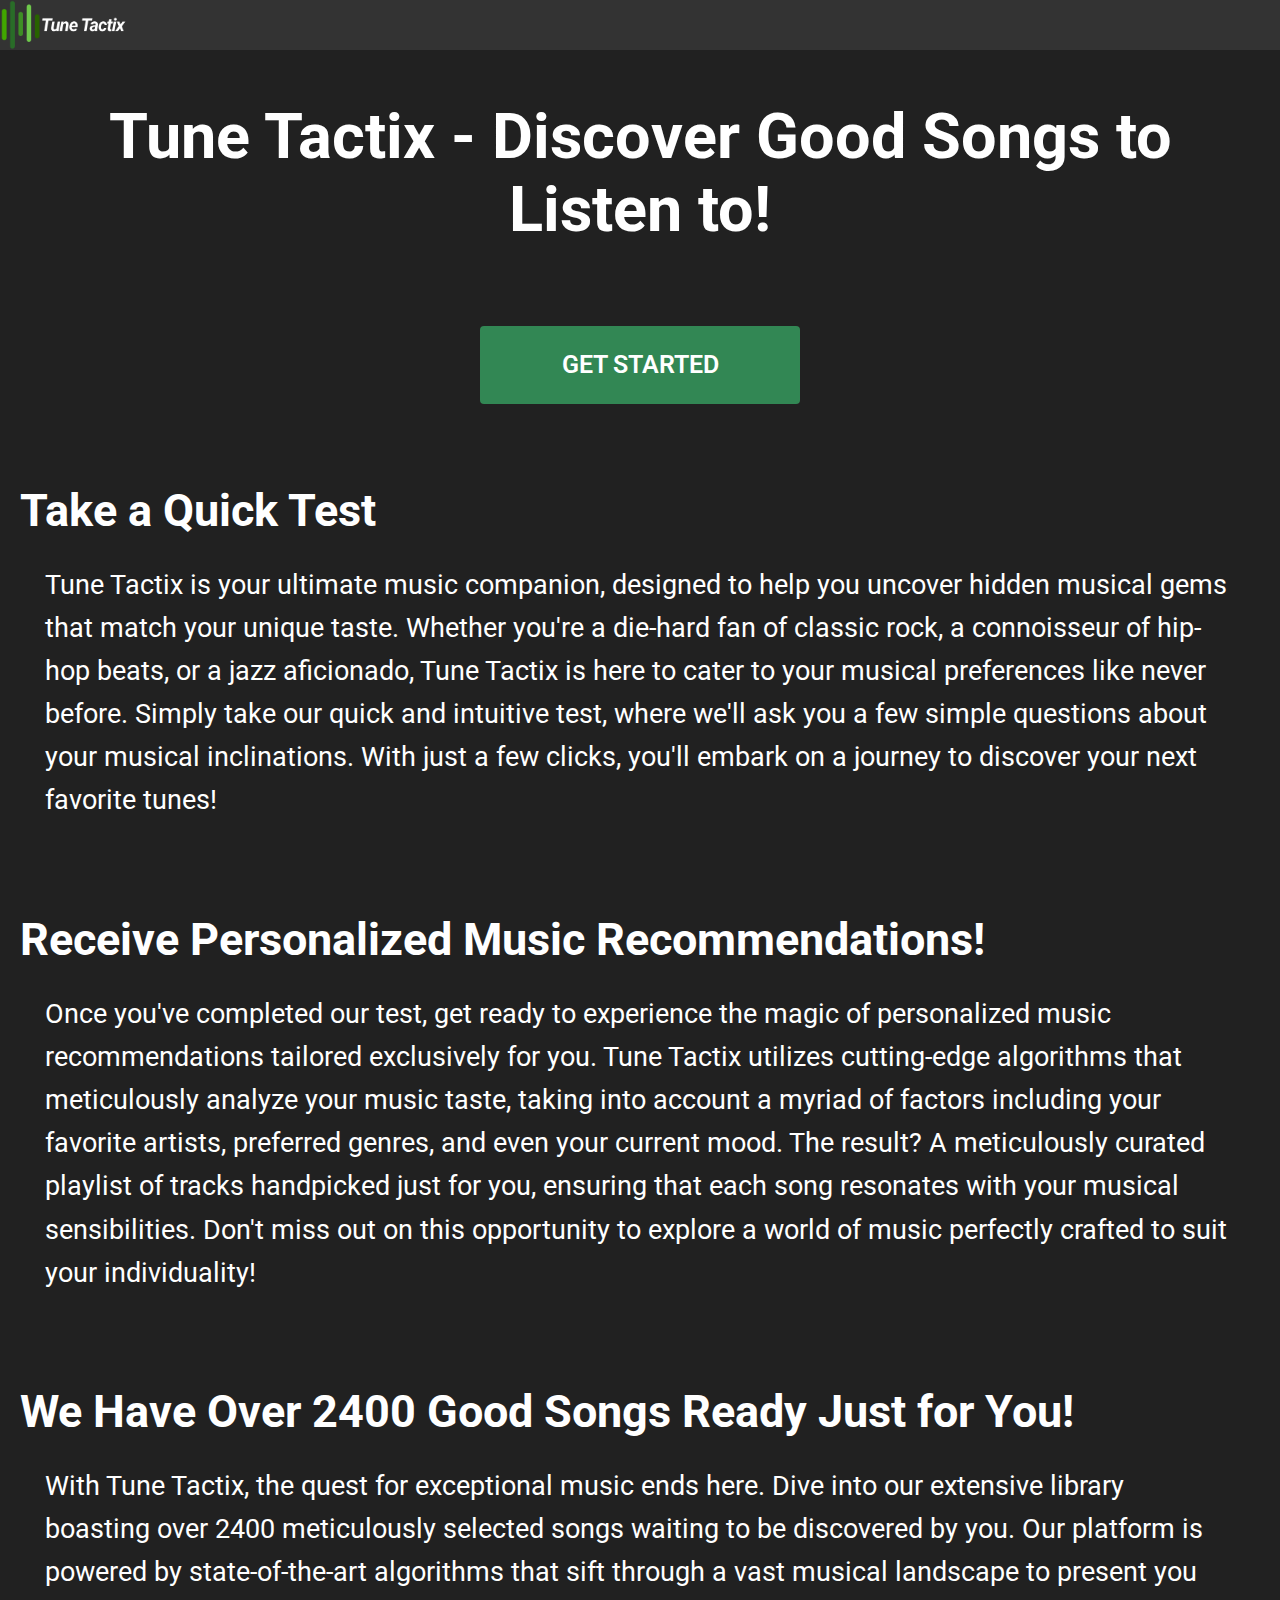
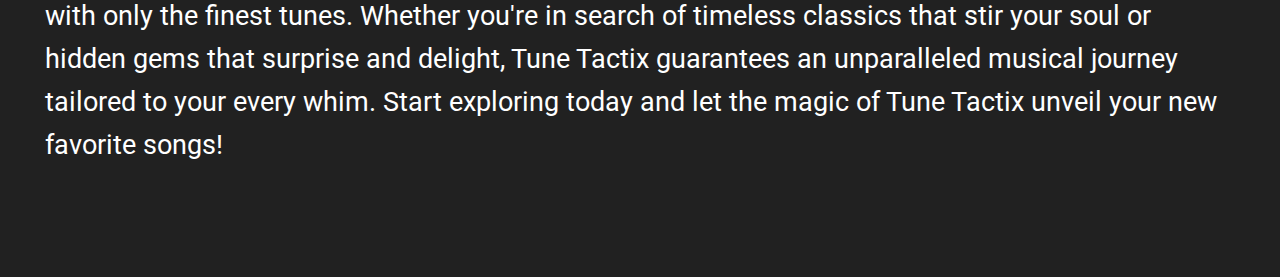
==== index.html @ 0574b6a0 "text more" ====
<!DOCTYPE html>
<html lang="en">

<head>
  <script async src="https://www.googletagmanager.com/gtag/js?id=G-BXLSD0K6MB"></script>
  <script>
    window.dataLayer = window.dataLayer || [];
    function gtag() { dataLayer.push(arguments); }
    gtag('js', new Date());

    gtag('config', 'G-BXLSD0K6MB');
  </script>
  <link href='https://fonts.googleapis.com/css?family=Roboto' rel='stylesheet'>
  <link rel="stylesheet" href="style.css">
  <link rel="icon" type="image/x-icon" href="favicon.ico">
  <title>Find Good Songs to Listen to!</title>
  <meta charset="UTF-8">
  <meta name="description" content="Tune Tactix - a music discovery tool that helps you find good songs to listen to!">
  <ul>
    <li class="home"><a href="/"></a></li>
  </ul>
  <meta name="viewport" content="width=device-width, initial-scale=1.0">
</head>

<body>
  <header>
    <h1>Tune Tactix - Discover Good Songs to Listen to!</h1>
  </header>
  <a class="start" href="/music-test">GET STARTED</a>
  <main>
    <section id="test">
      <h2>Take a Quick Test</h2>
      <p>Tune Tactix is your ultimate music companion, designed to help you uncover hidden musical gems that match your unique taste. Whether you're a die-hard fan of classic rock, a connoisseur of hip-hop beats, or a jazz aficionado, Tune Tactix is here to cater to your musical preferences like never before. Simply take our quick and intuitive test, where we'll ask you a few simple questions about your musical inclinations. With just a few clicks, you'll embark on a journey to discover your next favorite tunes!</p>
    </section>
    <section id="recommendations">
      <h2>Receive Personalized Music Recommendations!</h2>
      <p>Once you've completed our test, get ready to experience the magic of personalized music recommendations tailored exclusively for you. Tune Tactix utilizes cutting-edge algorithms that meticulously analyze your music taste, taking into account a myriad of factors including your favorite artists, preferred genres, and even your current mood. The result? A meticulously curated playlist of tracks handpicked just for you, ensuring that each song resonates with your musical sensibilities. Don't miss out on this opportunity to explore a world of music perfectly crafted to suit your individuality!</p>
    </section>
    <section id="why-us">
      <h2>We Have Over 2400 Good Songs Ready Just for You!</h2>
      <p>With Tune Tactix, the quest for exceptional music ends here. Dive into our extensive library boasting over 2400 meticulously selected songs waiting to be discovered by you. Our platform is powered by state-of-the-art algorithms that sift through a vast musical landscape to present you with only the finest tunes. Whether you're in search of timeless classics that stir your soul or hidden gems that surprise and delight, Tune Tactix guarantees an unparalleled musical journey tailored to your every whim. Start exploring today and let the magic of Tune Tactix unveil your new favorite songs!</p>
    </section>
  </main>
</body>


</html>
---- style.css ----
body {
  padding: 0;
  margin: 0;
  background-color: #212121;
  color: #ffffff;
  font-family: 'Roboto';
}


ul {
  list-style-type: none;
  margin: 0;
  padding: 0;
  overflow: hidden;
  background-color: #333;
  position: fixed;
  top: 0;
  width: 100%;
}


li {
  float: left;
  margin-right: 10px;
}

li a {
  
  display: block;
  color: white;
  text-align: center;
  height:50px;
  line-height: 50px;
  text-decoration: none;
}
li a:hover {
  opacity: 0.5;
}
.home {
  width: 127px;
  height: 50px;
  background-image: url('/logo.png');
  background-repeat: no-repeat;
  background-position: center; 
  background-size: cover;
}

header {
  font-family: 'Roboto';
  padding: 20px;
  text-align: center;
}

main {
  padding: 20px;
}

section {
  margin-bottom: 30px;
}
h1{
  margin-top: 80px;
  margin-bottom: 10px;
  font-weight: 700;
  font-size:7vh;
}
h2 {
  font-weight: bold;
  font-size: 5vh;
  margin-top: 10px;
  margin-bottom: 10px;
  padding-left: 0%;
  padding-right: 0%;
}
p {
  font-size: 3vh;
  padding-left:2%;
  padding-right: 2%;
  line-height: 1.6;
  margin-bottom: 90px;
}
::-webkit-scrollbar {
  width: 10px;
}
::-webkit-scrollbar-track {
  background: rgba(0, 0, 0, 0);
}
::-webkit-scrollbar-thumb {
  border-radius: 5px;
  background: #fff; 
}
::-webkit-scrollbar-thumb:hover {
  background: #fff; 
}
.start {
  display: block;
  color: #fff;
  border: 0px;
  outline: 0px;
  background: #328754;
  padding-top:25px;
  padding-bottom:25px;
  font-size: 25px;
  font-weight: 600;
  text-decoration: none;
  text-align: center;
  margin: 50px auto;
  border-radius: 4px;
  width: auto;
  max-height: 100px;
  max-width: 320px;
  line-height: 110%;
}
.start:hover{
  transition: all .3s ease-in-out;
  background: #276941;
}
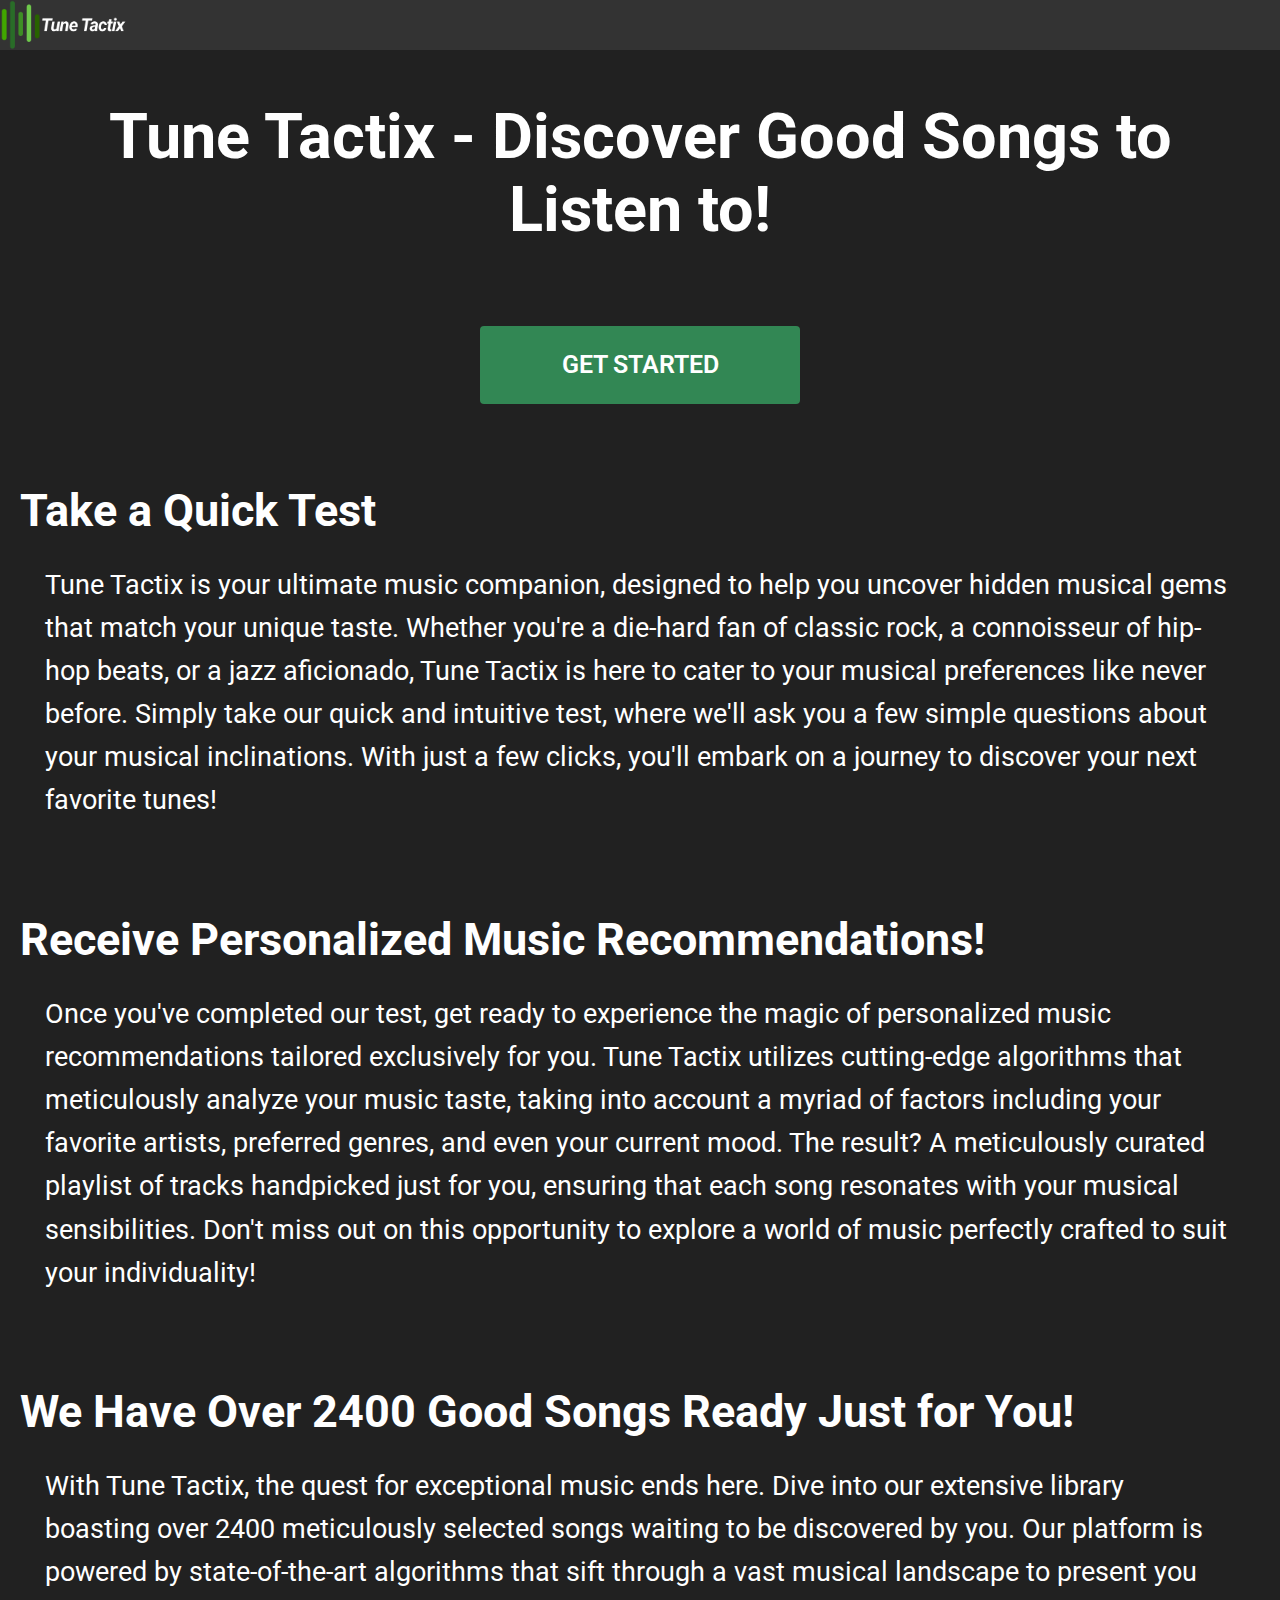
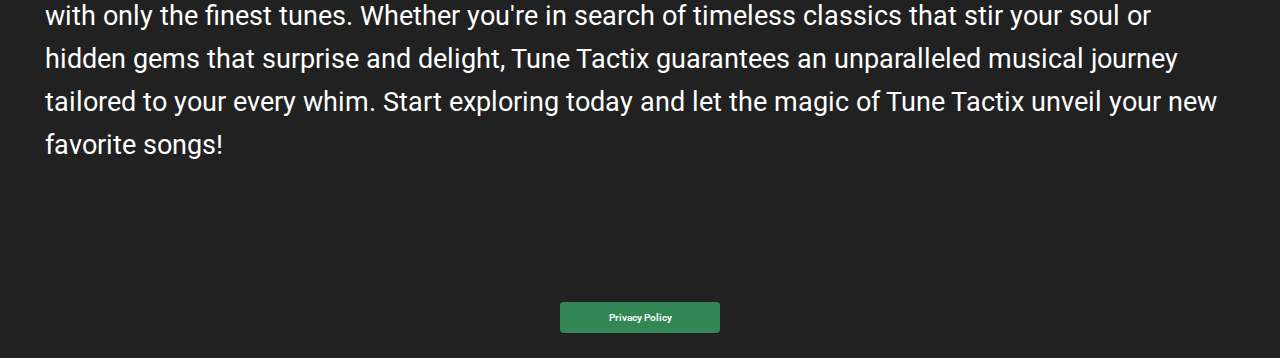
==== commit 3ec65f6e: "fixed stuff" ====
--- a/index.html
+++ b/index.html
@@ -15,6 +15,7 @@
   <link rel="icon" type="image/x-icon" href="favicon.ico">
   <title>Find Good Songs to Listen to!</title>
   <meta charset="UTF-8">
+  <meta name="keywords" content="good songs to listen to, music discovery, good music to listen to">
   <meta name="description" content="Tune Tactix - a music discovery tool that helps you find good songs to listen to!">
   <ul>
     <li class="home"><a href="/"></a></li>
@@ -41,6 +42,7 @@
       <p>With Tune Tactix, the quest for exceptional music ends here. Dive into our extensive library boasting over 2400 meticulously selected songs waiting to be discovered by you. Our platform is powered by state-of-the-art algorithms that sift through a vast musical landscape to present you with only the finest tunes. Whether you're in search of timeless classics that stir your soul or hidden gems that surprise and delight, Tune Tactix guarantees an unparalleled musical journey tailored to your every whim. Start exploring today and let the magic of Tune Tactix unveil your new favorite songs!</p>
     </section>
   </main>
+  <a class="privacy" href="/privacy-policy">Privacy Policy</a>
 </body>
 
 
--- a/style.css
+++ b/style.css
@@ -111,6 +111,25 @@
   max-width: 320px;
   line-height: 110%;
 }
+.privacy{
+  display: block;
+  color: #fff;
+  border: 0px;
+  outline: 0px;
+  background: #328754;
+  padding-top:10px;
+  padding-bottom:10px;
+  font-size: 10px;
+  font-weight: 600;
+  text-decoration: none;
+  text-align: center;
+  margin: 25px auto;
+  border-radius: 4px;
+  width: auto;
+  max-height: 50px;
+  max-width: 160px;
+  line-height: 110%;
+}
 .start:hover{
   transition: all .3s ease-in-out;
   background: #276941;
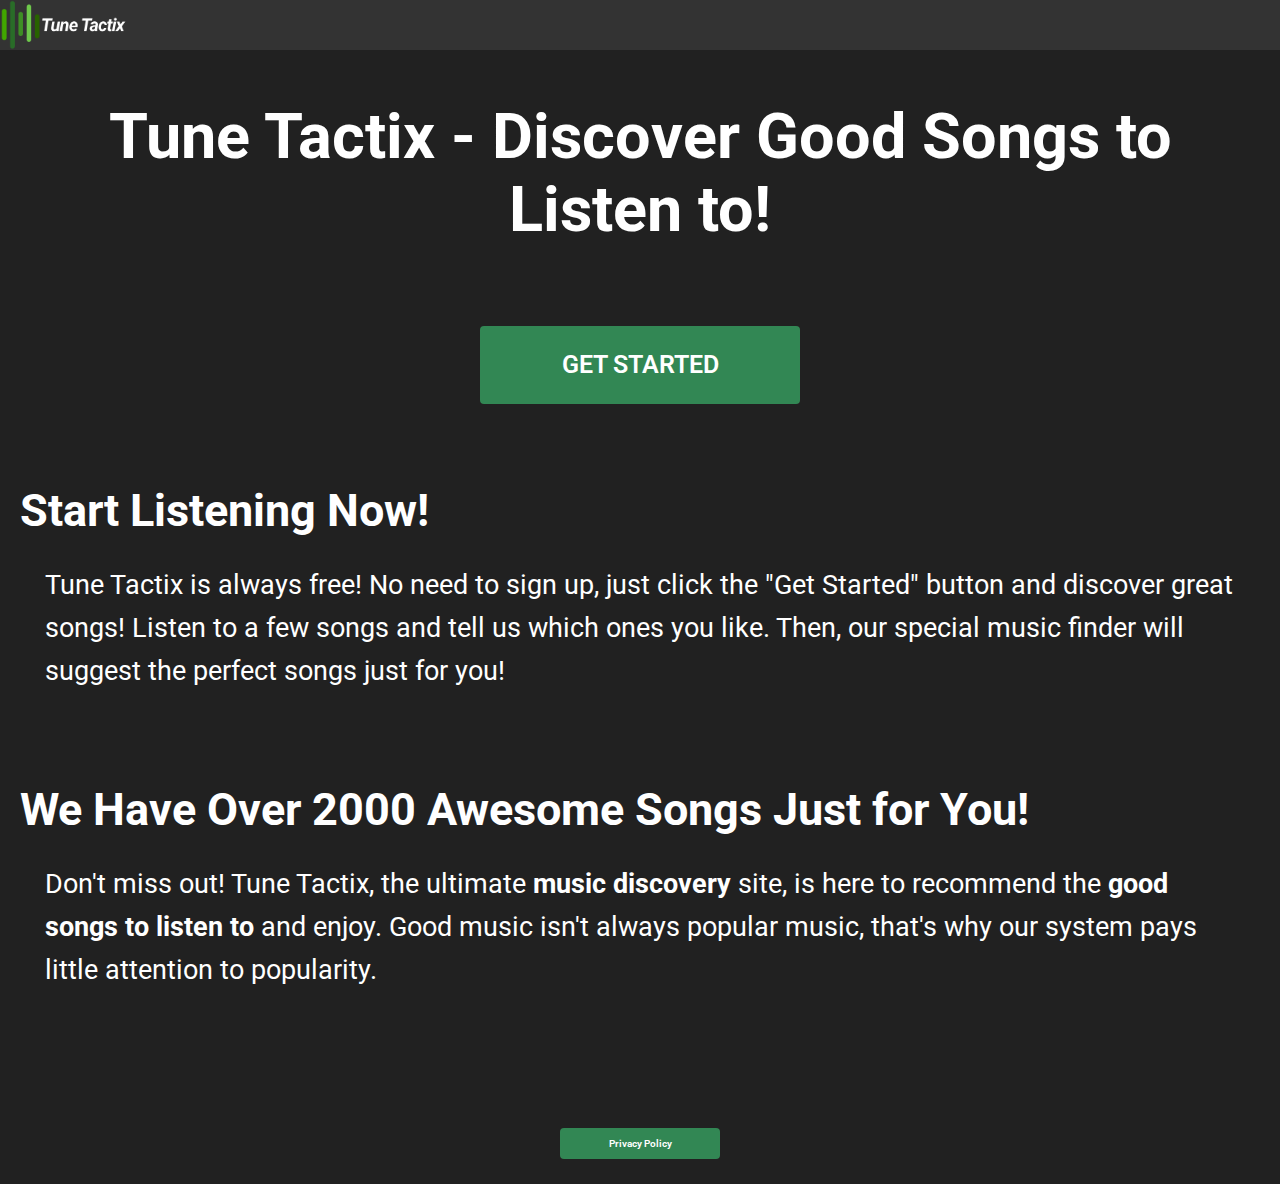
==== commit 5717b98b: "new keyword optimization" ====
--- a/index.html
+++ b/index.html
@@ -2,6 +2,7 @@
 <html lang="en">
 
 <head>
+  <link rel="stylesheet" href="style.css">
   <script async src="https://www.googletagmanager.com/gtag/js?id=G-BXLSD0K6MB"></script>
   <script>
     window.dataLayer = window.dataLayer || [];
@@ -10,9 +11,24 @@
 
     gtag('config', 'G-BXLSD0K6MB');
   </script>
+  <script type="application/ld+json">
+    {
+      "@context": "http://schema.org",
+      "@type": "WebSite",
+      "name": "Tune Tactix",
+      "url": "https://ripolas.duckdns.org",
+      "potentialAction": {
+        "@type": "SearchAction",
+        "target": "https://ripolas.duckdns.org/search?q={search_term_string}",
+        "query-input": "required name=search_term_string"
+      },
+      "image": "https://ripolas.duckdns.org/favicon.ico"
+    }
+  </script>
   <link href='https://fonts.googleapis.com/css?family=Roboto' rel='stylesheet'>
-  <link rel="stylesheet" href="style.css">
-  <link rel="icon" type="image/x-icon" href="favicon.ico">
+  
+  <link rel="icon" href="/favicon.ico">
+  <link rel="icon" type="image/x-icon" href="/favicon.ico">
   <title>Find Good Songs to Listen to!</title>
   <meta charset="UTF-8">
   <meta name="keywords" content="good songs to listen to, music discovery, good music to listen to">
@@ -30,18 +46,15 @@
   <a class="start" href="/music-test">GET STARTED</a>
   <main>
     <section id="test">
-      <h2>Take a Quick Test</h2>
-      <p>Tune Tactix is your ultimate music companion, designed to help you uncover hidden musical gems that match your unique taste. Whether you're a die-hard fan of classic rock, a connoisseur of hip-hop beats, or a jazz aficionado, Tune Tactix is here to cater to your musical preferences like never before. Simply take our quick and intuitive test, where we'll ask you a few simple questions about your musical inclinations. With just a few clicks, you'll embark on a journey to discover your next favorite tunes!</p>
-    </section>
-    <section id="recommendations">
-      <h2>Receive Personalized Music Recommendations!</h2>
-      <p>Once you've completed our test, get ready to experience the magic of personalized music recommendations tailored exclusively for you. Tune Tactix utilizes cutting-edge algorithms that meticulously analyze your music taste, taking into account a myriad of factors including your favorite artists, preferred genres, and even your current mood. The result? A meticulously curated playlist of tracks handpicked just for you, ensuring that each song resonates with your musical sensibilities. Don't miss out on this opportunity to explore a world of music perfectly crafted to suit your individuality!</p>
+      <h2>Start Listening Now!</h2>
+      <p>Tune Tactix is always free! No need to sign up, just click the "Get Started" button and discover great songs! Listen to a few songs and tell us which ones you like. Then, our special music finder will suggest the perfect songs just for you!</p>
     </section>
     <section id="why-us">
-      <h2>We Have Over 2400 Good Songs Ready Just for You!</h2>
-      <p>With Tune Tactix, the quest for exceptional music ends here. Dive into our extensive library boasting over 2400 meticulously selected songs waiting to be discovered by you. Our platform is powered by state-of-the-art algorithms that sift through a vast musical landscape to present you with only the finest tunes. Whether you're in search of timeless classics that stir your soul or hidden gems that surprise and delight, Tune Tactix guarantees an unparalleled musical journey tailored to your every whim. Start exploring today and let the magic of Tune Tactix unveil your new favorite songs!</p>
+      <h2>We Have Over 2000 Awesome Songs Just for You!</h2>
+      <p>Don't miss out! Tune Tactix, the ultimate <strong>music discovery</strong> site, is here to recommend the <strong>good songs to listen to</strong> and enjoy. Good music isn't always popular music, that's why our system pays little attention to popularity.</p>
     </section>
-  </main>
+</main>
+
   <a class="privacy" href="/privacy-policy">Privacy Policy</a>
 </body>
 
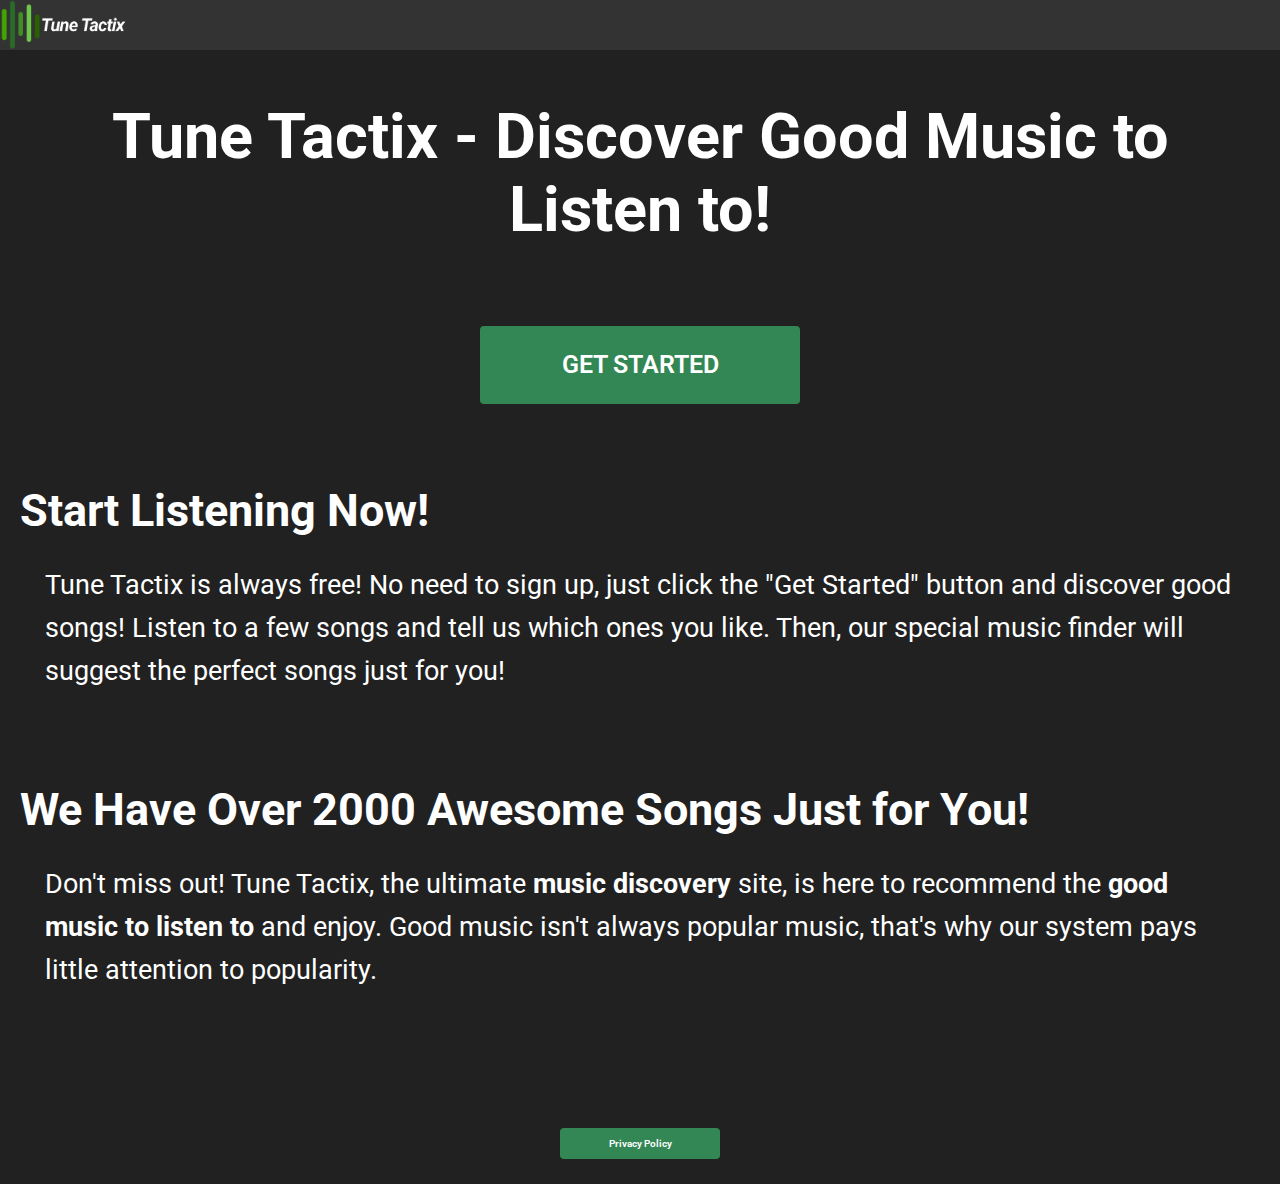
==== commit 37f68b62: "new keyword opt" ====
--- a/index.html
+++ b/index.html
@@ -29,10 +29,10 @@
   
   <link rel="icon" href="/favicon.ico">
   <link rel="icon" type="image/x-icon" href="/favicon.ico">
-  <title>Find Good Songs to Listen to!</title>
+  <title>Find Good Music to Listen to!</title>
   <meta charset="UTF-8">
-  <meta name="keywords" content="good songs to listen to, music discovery, good music to listen to">
-  <meta name="description" content="Tune Tactix - a music discovery tool that helps you find good songs to listen to!">
+  <meta name="keywords" content="good music to listen to, music discovery, good music to listen to">
+  <meta name="description" content="Tune Tactix - a music discovery tool that helps you find good music to listen to!">
   <ul>
     <li class="home"><a href="/"></a></li>
   </ul>
@@ -41,17 +41,17 @@
 
 <body>
   <header>
-    <h1>Tune Tactix - Discover Good Songs to Listen to!</h1>
+    <h1>Tune Tactix - Discover Good Music to Listen to!</h1>
   </header>
   <a class="start" href="/music-test">GET STARTED</a>
   <main>
     <section id="test">
       <h2>Start Listening Now!</h2>
-      <p>Tune Tactix is always free! No need to sign up, just click the "Get Started" button and discover great songs! Listen to a few songs and tell us which ones you like. Then, our special music finder will suggest the perfect songs just for you!</p>
+      <p>Tune Tactix is always free! No need to sign up, just click the "Get Started" button and discover good songs! Listen to a few songs and tell us which ones you like. Then, our special music finder will suggest the perfect songs just for you!</p>
     </section>
     <section id="why-us">
       <h2>We Have Over 2000 Awesome Songs Just for You!</h2>
-      <p>Don't miss out! Tune Tactix, the ultimate <strong>music discovery</strong> site, is here to recommend the <strong>good songs to listen to</strong> and enjoy. Good music isn't always popular music, that's why our system pays little attention to popularity.</p>
+      <p>Don't miss out! Tune Tactix, the ultimate <strong>music discovery</strong> site, is here to recommend the <strong>good music to listen to</strong> and enjoy. Good music isn't always popular music, that's why our system pays little attention to popularity.</p>
     </section>
 </main>
 
